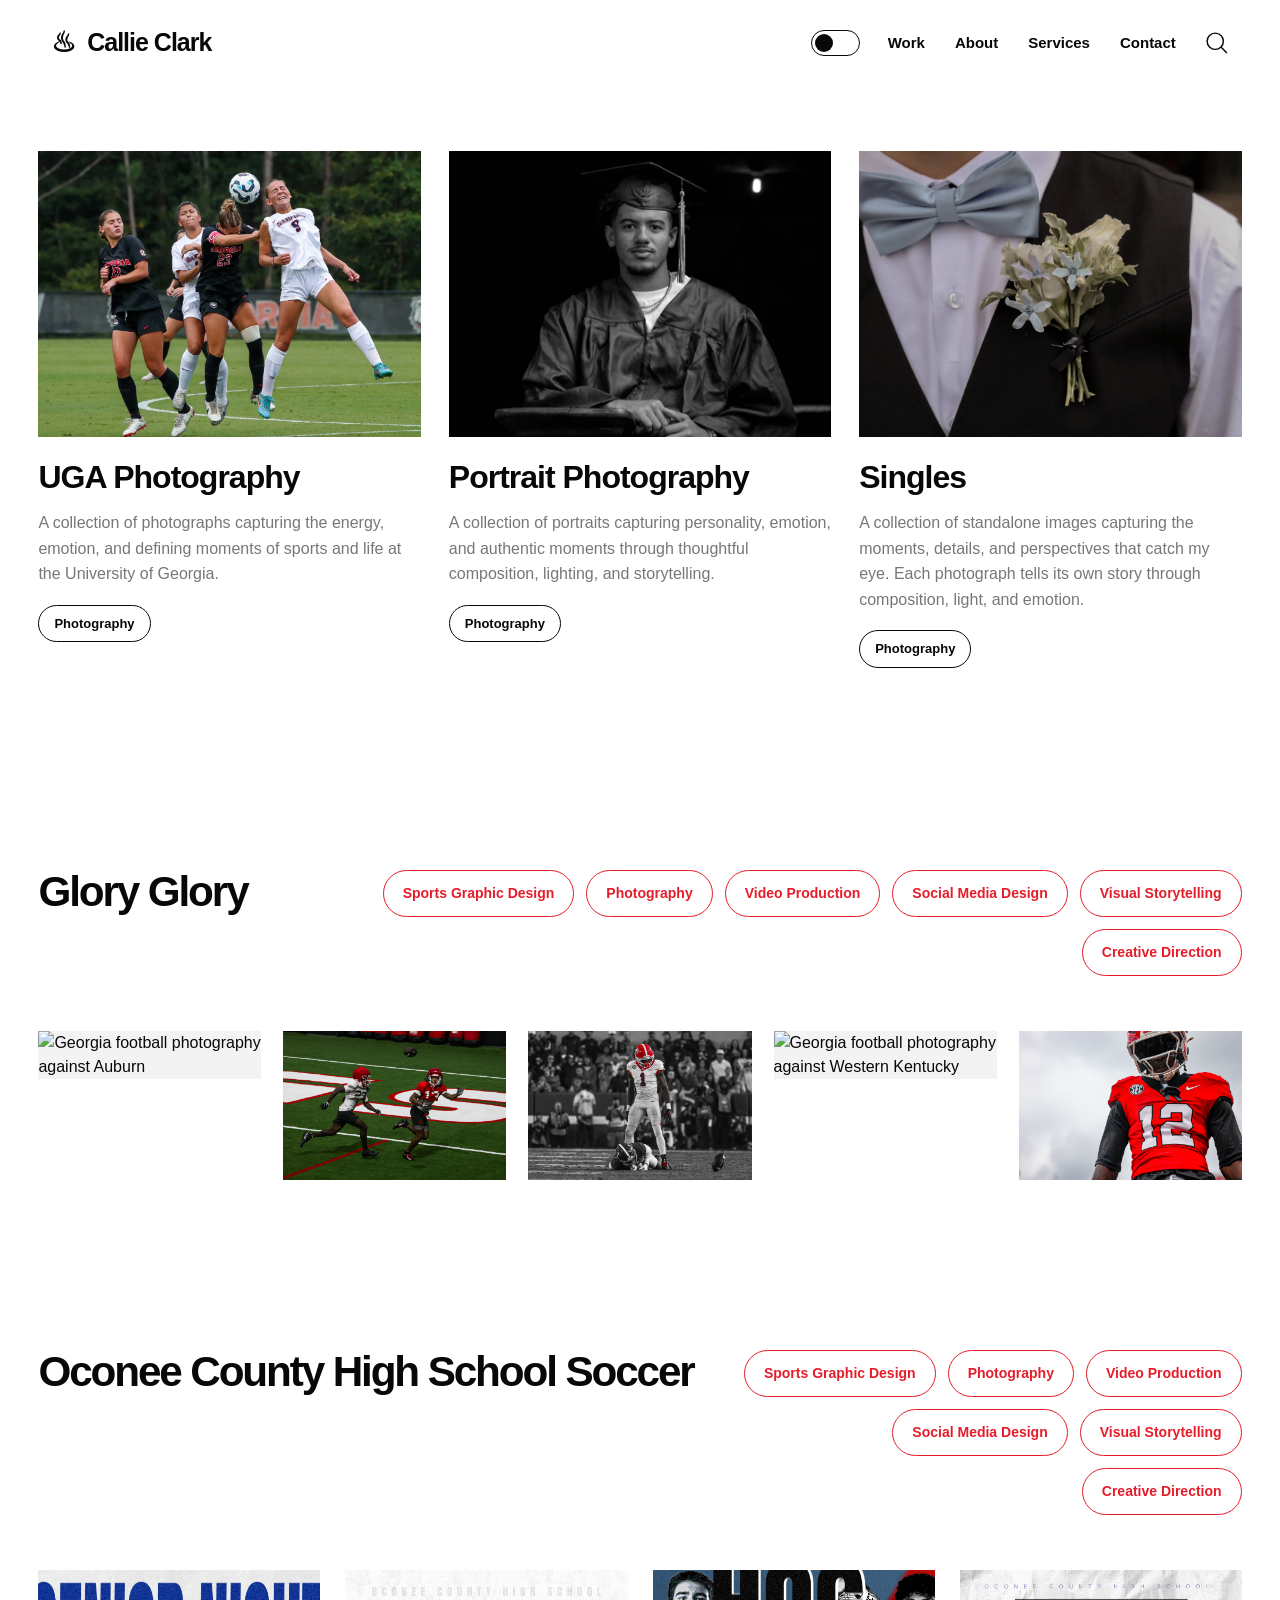
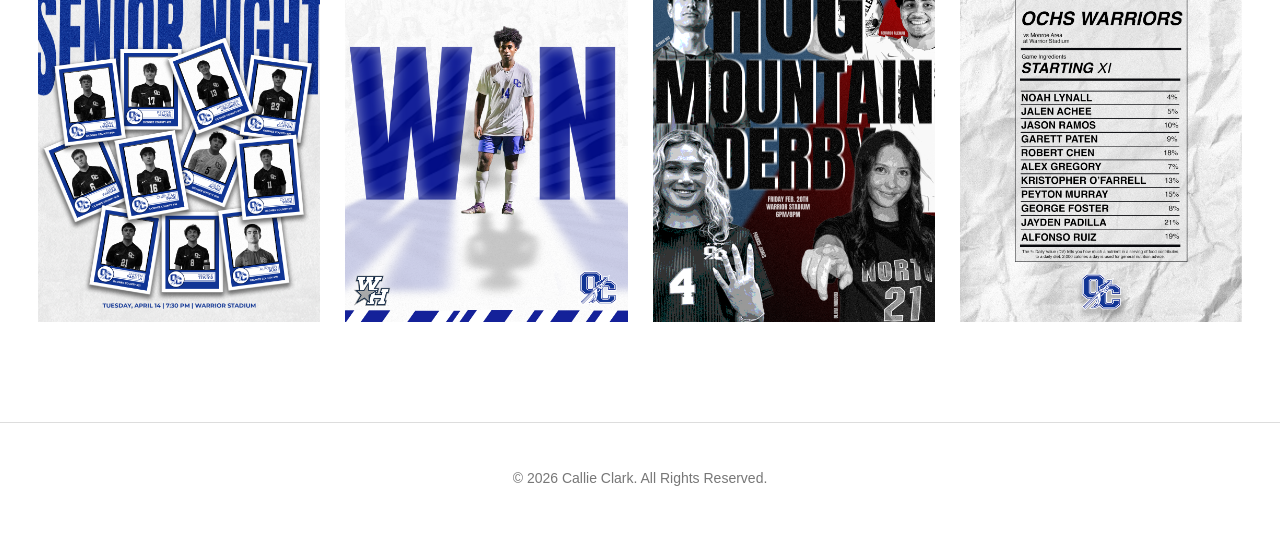
==== index.html @ c204af91 "website created" ====
<!DOCTYPE html>
<html lang="en">

<head>
  <meta charset="UTF-8">
  <meta name="viewport"
        content="width=device-width, initial-scale=1.0">

  <title>Callie Clark | Creative Portfolio</title>

  <link rel="stylesheet" href="style.css">
</head>

<body>

  <!-- =====================================
       HEADER
  ====================================== -->

  <header class="site-header">

    <a href="index.html" class="logo">
      <span class="logo-icon">♨</span>
      <span>Callie Clark</span>
    </a>

    <div class="header-right">

      <!-- DARK MODE -->
      <button
        class="theme-toggle"
        id="themeToggle"
        type="button"
        aria-label="Toggle dark mode"
        aria-pressed="false">

        <span class="toggle-circle"></span>

      </button>

      <!-- NAVIGATION -->
      <nav class="nav-links" id="navLinks">

        <a href="work.html">Work</a>
        <a href="about.html">About</a>
        <a href="services.html">Services</a>
        <a href="contact.html">Contact</a>

      </nav>

      <!-- SEARCH -->
      <button
        class="search-button"
        type="button"
        aria-label="Search">

        <svg
          viewBox="0 0 24 24"
          fill="none"
          stroke="currentColor"
          stroke-width="1.4"
          aria-hidden="true">

          <circle cx="10.8" cy="10.8" r="7.8"/>
          <path d="M16.5 16.5L22 22"/>

        </svg>

      </button>

      <!-- MOBILE MENU -->
      <button
        class="menu-toggle"
        id="menuToggle"
        type="button"
        aria-label="Open navigation"
        aria-controls="navLinks"
        aria-expanded="false">

        <span></span>
        <span></span>
        <span></span>

      </button>

    </div>

  </header>


  <!-- =====================================
       MAIN CONTENT
  ====================================== -->

  <main id="work">


    <!-- =====================================
         PHOTOGRAPHY PROJECT GRID
    ====================================== -->

    <section class="portfolio-section">

      <div class="portfolio-grid">


        <!-- PROJECT 1: UGA PHOTOGRAPHY -->

        <a href="UGAphotos.html"
           class="project-card">

          <div class="project-image">

            <img
              src="1.webp"
              alt="University of Georgia sports photography"
              loading="lazy">

            <div class="project-overlay">
              <span>View Project ↗</span>
            </div>

          </div>

          <div class="project-info">

            <h2>UGA Photography</h2>

            <p>
              A collection of photographs capturing
              the energy, emotion, and defining
              moments of sports and life at the
              University of Georgia.
            </p>

            <span class="project-tag">
              Photography
            </span>

          </div>

        </a>


        <!-- PROJECT 2: PORTRAITS -->

        <a href="portraits.html"
           class="project-card">

          <div class="project-image">

            <img
              src="16.webp"
              alt="Portrait photography"
              loading="lazy">

            <div class="project-overlay">
              <span>View Project ↗</span>
            </div>

          </div>

          <div class="project-info">

            <h2>Portrait Photography</h2>

            <p>
              A collection of portraits capturing
              personality, emotion, and authentic
              moments through thoughtful composition,
              lighting, and storytelling.
            </p>

            <span class="project-tag">
              Photography
            </span>

          </div>

        </a>


        <!-- PROJECT 3: SINGLES -->

        <a href="creativephotography.html"
           class="project-card">

          <div class="project-image">

            <img
              src="31.webp"
              alt="Creative photography collection"
              loading="lazy">

            <div class="project-overlay">
              <span>View Project ↗</span>
            </div>

          </div>

          <div class="project-info">

            <h2>Singles</h2>

            <p>
              A collection of standalone images
              capturing the moments, details,
              and perspectives that catch my eye.
              Each photograph tells its own story
              through composition, light, and emotion.
            </p>

            <span class="project-tag">
              Photography
            </span>

          </div>

        </a>


      </div>

    </section>



    <!-- =====================================
         FEATURED PROJECT 1: GLORY GLORY
    ====================================== -->

    <section class="featured-project glory-project">

      <!-- HEADING -->

      <div class="featured-heading">

        <h2>Glory Glory</h2>

        <div class="featured-tags">

          <span class="tag">
            Sports Graphic Design
          </span>

          <span class="tag">
            Photography
          </span>

          <span class="tag">
            Video Production
          </span>

          <span class="tag">
            Social Media Design
          </span>

          <span class="tag">
            Visual Storytelling
          </span>

          <span class="tag">
            Creative Direction
          </span>

        </div>

      </div>


      <!-- FIVE IMAGES IN ONE ROW -->

      <div class="featured-gallery">


        <!-- GLORY GLORY IMAGE 1 -->

        <a href="GG.html"
           class="featured-image">

          <img
            src="GGAUB6.jpg"
            alt="Georgia football photography against Auburn"
            loading="lazy">

          <div class="image-overlay">
            <span>Explore Project ↗</span>
          </div>

        </a>


        <!-- GLORY GLORY IMAGE 2 -->

        <a href="GG.html"
           class="featured-image">

          <img
            src="GGPRACTICE1.jpg"
            alt="Georgia football practice photography"
            loading="lazy">

          <div class="image-overlay">
            <span>Explore Project ↗</span>
          </div>

        </a>


        <!-- GLORY GLORY IMAGE 3 -->

        <a href="GG.html"
           class="featured-image">

          <img
            src="GGBAMA16.jpg"
            alt="Georgia football photography against Alabama"
            loading="lazy">

          <div class="image-overlay">
            <span>Explore Project ↗</span>
          </div>

        </a>


        <!-- GLORY GLORY IMAGE 4 -->

        <a href="GG.html"
           class="featured-image">

          <img
            src="GGWKU5.jpg"
            alt="Georgia football photography against Western Kentucky"
            loading="lazy">

          <div class="image-overlay">
            <span>Explore Project ↗</span>
          </div>

        </a>


        <!-- GLORY GLORY IMAGE 5 -->

        <a href="GG.html"
           class="featured-image">

          <img
            src="GGVANDY14.jpg"
            alt="Georgia football photography against Vanderbilt"
            loading="lazy">

          <div class="image-overlay">
            <span>Explore Project ↗</span>
          </div>

        </a>


      </div>

    </section>



    <!-- =====================================
         FEATURED PROJECT 2:
         OCONEE COUNTY HIGH SCHOOL SOCCER
    ====================================== -->

    <section class="featured-project ochs-featured-project">

      <!-- HEADING -->

      <div class="featured-heading">

        <h2>Oconee County High School Soccer</h2>

        <div class="featured-tags">

          <span class="tag">
            Sports Graphic Design
          </span>

          <span class="tag">
            Photography
          </span>

          <span class="tag">
            Video Production
          </span>

          <span class="tag">
            Social Media Design
          </span>

          <span class="tag">
            Visual Storytelling
          </span>

          <span class="tag">
            Creative Direction
          </span>

        </div>

      </div>


      <!-- FOUR CENTERED DESIGN IMAGES -->

      <div class="featured-gallery">


        <!-- OCHS IMAGE 1: SENIOR NIGHT -->

        <a href="ochs.html"
           class="featured-image">

          <img
            src="43.webp"
            alt="Oconee County High School Soccer senior night graphic"
            loading="lazy">

          <div class="image-overlay">
            <span>Explore Project ↗</span>
          </div>

        </a>


        <!-- OCHS IMAGE 2: WIN GRAPHIC -->

        <a href="ochs.html"
           class="featured-image">

          <img
            src="44.webp"
            alt="Oconee County High School Soccer win graphic"
            loading="lazy">

          <div class="image-overlay">
            <span>Explore Project ↗</span>
          </div>

        </a>


        <!-- OCHS IMAGE 3: HOG MOUNTAIN DERBY -->

        <a href="ochs.html"
           class="featured-image">

          <img
            src="45.webp"
            alt="Oconee County High School Soccer Hog Mountain Derby graphic"
            loading="lazy">

          <div class="image-overlay">
            <span>Explore Project ↗</span>
          </div>

        </a>


        <!-- OCHS IMAGE 4: STARTING XI -->

        <a href="ochs.html"
           class="featured-image">

          <img
            src="46.webp"
            alt="Oconee County High School Soccer starting lineup graphic"
            loading="lazy">

          <div class="image-overlay">
            <span>Explore Project ↗</span>
          </div>

        </a>


      </div>

    </section>


  </main>



  <!-- =====================================
       FOOTER
  ====================================== -->

  <footer class="site-footer">

    <p>
      © 2026 Callie Clark. All Rights Reserved.
    </p>

  </footer>



  <!-- =====================================
       JAVASCRIPT
  ====================================== -->

  <script>

    // DARK MODE

    const themeToggle =
      document.getElementById("themeToggle");

    themeToggle.addEventListener("click", () => {

      const isDark =
        document.body.classList.toggle("dark-mode");

      themeToggle.setAttribute(
        "aria-pressed",
        String(isDark)
      );

    });


    // MOBILE NAVIGATION

    const menuToggle =
      document.getElementById("menuToggle");

    const navLinks =
      document.getElementById("navLinks");

    menuToggle.addEventListener("click", () => {

      const isOpen =
        navLinks.classList.toggle("active");

      menuToggle.setAttribute(
        "aria-expanded",
        String(isOpen)
      );

    });


    // CLOSE MENU AFTER CLICKING A LINK

    document.querySelectorAll(".nav-links a")
      .forEach(link => {

        link.addEventListener("click", () => {

          navLinks.classList.remove("active");

          menuToggle.setAttribute(
            "aria-expanded",
            "false"
          );

        });

      });

  </script>

</body>
</html>
---- style.css ----
/* =========================================
   GLOBAL STYLES
========================================= */

:root {
  --background: #ffffff;
  --bg: #ffffff;
  --text: #080808;
  --muted: #777777;
  --border: #dddddd;
  --line: #dddddd;
  --accent: #e51d2a;
  --surface: #f3f3f3;
}

* {
  margin: 0;
  padding: 0;
  box-sizing: border-box;
}

html {
  scroll-behavior: smooth;
}

body {
  font-family: Arial, Helvetica, sans-serif;
  background: var(--background);
  color: var(--text);
  line-height: 1.5;
  overflow-x: hidden;
}

body.dark-mode {
  --background: #111111;
  --bg: #111111;
  --text: #ffffff;
  --muted: #aaaaaa;
  --border: #444444;
  --line: #444444;
  --surface: #242424;
}

img,
video {
  display: block;
  max-width: 100%;
}

a {
  color: inherit;
  text-decoration: none;
}

button {
  font: inherit;
}

button,
a {
  -webkit-tap-highlight-color: transparent;
}

/* =========================================
   HEADER
========================================= */

.site-header {
  display: flex;
  align-items: center;
  justify-content: space-between;
  gap: 25px;
  padding: 24px 4%;
  background: var(--background);
  position: relative;
  z-index: 100;
}

.logo {
  display: inline-flex;
  align-items: center;
  gap: 12px;
  font-size: 25px;
  font-weight: 800;
  letter-spacing: -1px;
  white-space: nowrap;
}

.logo-icon {
  font-size: 28px;
  line-height: 1;
}

.header-right {
  display: flex;
  align-items: center;
  gap: 28px;
}

.nav-links {
  display: flex;
  align-items: center;
  gap: 30px;
}

.nav-links a {
  font-size: 15px;
  font-weight: 600;
  transition: opacity 0.25s;
}

.nav-links a:hover {
  opacity: 0.5;
}

/* =========================================
   DARK MODE
========================================= */

.theme-toggle {
  width: 49px;
  height: 26px;
  padding: 3px;
  border: 1px solid var(--text);
  border-radius: 50px;
  background: transparent;
  cursor: pointer;
  display: flex;
  align-items: center;
}

.toggle-circle {
  width: 18px;
  height: 18px;
  border-radius: 50%;
  background: var(--text);
  transition: transform 0.3s;
}

body.dark-mode .toggle-circle {
  transform: translateX(22px);
}

/* =========================================
   SEARCH AND MOBILE MENU
========================================= */

.search-button {
  width: 25px;
  height: 25px;
  border: 0;
  background: none;
  color: var(--text);
  cursor: pointer;
}

.search-button svg {
  display: block;
  width: 100%;
  height: 100%;
}

.menu-toggle {
  display: none;
  width: 30px;
  height: 25px;
  padding: 0;
  border: none;
  background: transparent;
  cursor: pointer;
  flex-direction: column;
  justify-content: space-between;
}

.menu-toggle span {
  display: block;
  width: 100%;
  height: 2px;
  background: var(--text);
}

/* =========================================
   HOMEPAGE PORTFOLIO GRID
========================================= */

.portfolio-section {
  padding: 65px 3% 110px;
}

.portfolio-grid {
  display: grid;
  grid-template-columns: repeat(3, minmax(0, 1fr));
  gap: 28px;
}

.project-card {
  display: block;
  min-width: 0;
  text-decoration: none;
}

.project-image {
  position: relative;
  width: 100%;
  aspect-ratio: 4 / 3;
  overflow: hidden;
  background: var(--surface);
}

.project-image img {
  display: block;
  width: 100%;
  height: 100%;
  object-fit: cover;
  transition: transform 0.5s ease;
}

.project-card:hover .project-image img {
  transform: scale(1.04);
}

.project-overlay,
.image-overlay {
  position: absolute;
  inset: 0;
  display: flex;
  justify-content: flex-end;
  align-items: flex-end;
  padding: 20px;
  background: rgba(0, 0, 0, 0.16);
  color: white;
  opacity: 0;
  transition: opacity 0.3s;
  pointer-events: none;
}

.project-card:hover .project-overlay,
.featured-image:hover .image-overlay {
  opacity: 1;
}

.project-overlay span,
.image-overlay span {
  font-size: 14px;
  font-weight: 700;
  letter-spacing: 0.5px;
}

.project-info {
  padding: 22px 0;
}

.project-info h2 {
  font-size: clamp(22px, 2.5vw, 35px);
  line-height: 1.15;
  letter-spacing: -1px;
  margin-bottom: 14px;
}

.project-info p {
  max-width: 480px;
  color: var(--muted);
  font-size: 16px;
  line-height: 1.6;
  margin-bottom: 18px;
}

.project-tag {
  display: inline-block;
  padding: 8px 15px;
  border: 1px solid var(--text);
  border-radius: 30px;
  font-size: 13px;
  font-weight: 600;
}

/* =========================================
   FEATURED PROJECTS
========================================= */

.featured-project {
  width: 100%;
  padding: 70px 3% 100px;
}

.featured-heading {
  display: flex;
  justify-content: space-between;
  align-items: flex-start;
  gap: 35px;
  margin-bottom: 55px;
}

.featured-heading h2 {
  font-size: clamp(32px, 3.3vw, 62px);
  line-height: 1.05;
  letter-spacing: -0.05em;
  font-weight: 800;
  flex-shrink: 0;
}

.featured-tags {
  display: flex;
  flex-wrap: wrap;
  justify-content: flex-end;
  gap: 12px;
}

.tag {
  display: inline-block;
  border: 1.5px solid var(--accent);
  border-radius: 50px;
  padding: 12px 19px;
  color: var(--accent);
  font-size: 14px;
  font-weight: 700;
  white-space: nowrap;
}

.tag-black {
  border-color: var(--text);
  color: var(--text);
}

.featured-gallery {
  display: flex;
  justify-content: center;
  align-items: center;
  gap: 22px;
  width: 100%;
}

.featured-image {
  display: block;
  position: relative;
  flex: 1 1 0;
  min-width: 0;
  overflow: hidden;
  background: var(--surface);
  text-decoration: none;
}

.featured-image img {
  display: block;
  width: 100%;
  height: auto;
  object-fit: contain;
  transition: transform 0.4s ease;
}

.featured-image:hover img {
  transform: scale(1.025);
}

/* FIVE GLORY GLORY IMAGES */

.glory-project .featured-gallery {
  display: grid;
  grid-template-columns: repeat(5, minmax(0, 1fr));
  align-items: start;
}

.glory-project .featured-image {
  width: 100%;
}

/* FOUR OCHS IMAGES */

.ochs-featured-project .featured-gallery {
  display: grid;
  grid-template-columns: repeat(4, minmax(0, 1fr));
  justify-content: center;
  align-items: start;
  gap: 25px;
  max-width: 1500px;
  margin: 0 auto;
}

.ochs-featured-project .featured-image {
  width: 100%;
}

/* =========================================
   FOOTER
========================================= */

.site-footer {
  padding: 45px 3%;
  border-top: 1px solid var(--border);
  text-align: center;
}

.site-footer p {
  font-size: 14px;
  color: var(--muted);
}

/* =========================================
   OCHS PROJECT PAGE
========================================= */

.ochs-page {
  width: 100%;
  overflow: hidden;
}

.ochs-page img {
  display: block;
  max-width: 100%;
}

/* OCHS INTRODUCTION */

.ochs-intro {
  padding: 95px 4% 75px;
}

.ochs-eyebrow {
  font-size: 15px;
  font-weight: 700;
  text-transform: uppercase;
  letter-spacing: 2px;
  margin-bottom: 25px;
}

.ochs-intro h1 {
  font-size: clamp(65px, 10vw, 160px);
  font-weight: 800;
  letter-spacing: -0.065em;
  line-height: 0.95;
  margin: 0 0 45px;
}

.ochs-subtitle {
  max-width: 1050px;
  font-size: clamp(28px, 4vw, 58px);
  line-height: 1.12;
  letter-spacing: -0.035em;
  font-weight: 500;
  margin-bottom: 65px;
}

.ochs-details {
  display: flex;
  flex-wrap: wrap;
  gap: 70px;
}

.ochs-detail h3 {
  font-size: 14px;
  font-weight: 600;
  color: var(--muted);
  margin-bottom: 12px;
}

.ochs-detail p {
  font-size: 19px;
  font-weight: 600;
  margin: 0;
}

.ochs-tags {
  display: flex;
  flex-wrap: wrap;
  gap: 10px;
}

.ochs-tags span {
  padding: 9px 17px;
  border: 1px solid currentColor;
  border-radius: 30px;
  font-size: 14px;
  font-weight: 600;
}

/* =========================================
   OCHS HERO
   ORIGINAL SIZE - UNCHANGED
========================================= */

.ochs-hero {
  width: 100%;
  height: auto;
  min-height: 0;
  max-height: none;
  padding: 0 3%;
  overflow: visible;
}

.ochs-hero img {
  display: block;
  width: 100%;
  height: auto;
  max-height: none;
  object-fit: contain;
  object-position: center;
}

/* =========================================
   OCHS CASE STUDY
========================================= */

.ochs-story {
  display: grid;
  grid-template-columns: 1fr 2fr;
  gap: 80px;
  padding: 130px 7%;
}

.ochs-story-label,
.ochs-conclusion-label {
  font-size: 15px;
  font-weight: 700;
  text-transform: uppercase;
  letter-spacing: 1px;
}

.ochs-story-content h2 {
  font-size: clamp(32px, 4vw, 64px);
  font-weight: 600;
  line-height: 1.13;
  letter-spacing: -0.04em;
  margin: 0 0 40px;
}

.ochs-story-content p {
  max-width: 850px;
  font-size: 20px;
  line-height: 1.7;
  color: var(--muted);
  margin: 0 0 25px;
}

/* OCHS CAPTIONS */

.ochs-caption {
  display: grid;
  grid-template-columns: 1fr 2fr;
  gap: 80px;
  padding: 75px 7% 105px;
  align-items: start;
}

.ochs-caption-label {
  font-size: 13px;
  font-weight: 700;
  text-transform: uppercase;
  letter-spacing: 1.5px;
  color: var(--muted);
}

.ochs-caption-content {
  max-width: 850px;
}

.ochs-caption-content h3 {
  font-size: clamp(25px, 3vw, 43px);
  font-weight: 600;
  letter-spacing: -0.035em;
  line-height: 1.15;
  margin: 0 0 20px;
}

.ochs-caption-content p {
  font-size: 18px;
  line-height: 1.7;
  color: var(--muted);
}

/* =========================================
   OCHS PHOTOGRAPHY GALLERY
========================================= */

.ochs-gallery {
  width: 100%;
  padding: 0 3%;
}

.ochs-photo {
  position: relative;
  display: block;
  width: 100%;
  min-width: 0;
  border: 0;
  padding: 0;
  margin: 0;
  overflow: hidden;
  cursor: zoom-in;
  background: var(--surface);
}

.ochs-photo img {
  display: block;
  width: 100%;
  height: auto;
  transition: filter 0.4s ease;
}

button.ochs-photo:hover img {
  filter: brightness(0.85);
}

button.ochs-photo::after {
  content: "VIEW PHOTO ↗";
  position: absolute;
  bottom: 25px;
  right: 25px;
  color: white;
  font-size: 13px;
  font-weight: 700;
  letter-spacing: 1px;
  opacity: 0;
  transition: opacity 0.3s;
  pointer-events: none;
}

button.ochs-photo:hover::after {
  opacity: 1;
}

/* FULL-WIDTH PHOTOGRAPHS */

.ochs-full {
  width: 100%;
  height: auto;
  min-height: 0;
  max-height: none;
  margin-bottom: 22px;
}

.ochs-full img {
  display: block;
  width: 100%;
  height: auto;
  max-height: none;
  object-fit: contain;
}

/* TWO-COLUMN PHOTOGRAPHS */

.ochs-two {
  display: grid;
  grid-template-columns: repeat(2, minmax(0, 1fr));
  gap: 22px;
  margin-bottom: 22px;
  align-items: start;
}

.ochs-two .ochs-photo {
  width: 100%;
  height: auto;
  aspect-ratio: auto;
}

.ochs-two .ochs-photo img {
  width: 100%;
  height: auto;
  object-fit: contain;
}

/* STAGGERED GALLERY */

.ochs-staggered-gallery {
  display: grid;
  grid-template-columns: repeat(2, minmax(0, 1fr));
  gap: 24px;
  width: 100%;
  height: clamp(550px, 65vw, 900px);
  align-items: stretch;
}

.ochs-staggered-left {
  display: grid;
  grid-template-rows: repeat(2, minmax(0, 1fr));
  gap: 24px;
  min-width: 0;
  min-height: 0;
}

.ochs-staggered-left .ochs-photo,
.ochs-staggered-right {
  height: 100%;
  min-height: 0;
}

.ochs-staggered-left img,
.ochs-staggered-right img {
  width: 100%;
  height: 100%;
  object-fit: cover;
}

/* PHOTO / VIDEO / PHOTO */

.ochs-three {
  display: grid;
  grid-template-columns: repeat(3, minmax(0, 1fr));
  gap: 22px;
  margin-bottom: 22px;
  align-items: stretch;
}

.ochs-three .ochs-photo {
  aspect-ratio: 4 / 5;
  min-width: 0;
}

.ochs-three .ochs-photo img {
  width: 100%;
  height: 100%;
  object-fit: cover;
}

.ochs-video {
  position: relative;
  overflow: hidden;
  background: #000;
  cursor: default;
}

.ochs-video video {
  display: block;
  width: 100%;
  height: 100%;
  object-fit: contain;
  background: #000;
}

.ochs-video::after {
  display: none;
}

/* OCHS QUOTE */

.ochs-quote {
  padding: 130px 10%;
  text-align: center;
}

.ochs-quote p {
  max-width: 1100px;
  margin: auto;
  font-size: clamp(34px, 5vw, 75px);
  line-height: 1.12;
  font-weight: 600;
  letter-spacing: -0.04em;
}

/* OCHS PINTEREST GALLERY */

.ochs-pinterest {
  padding: 0 3%;
}

.pinterest-grid {
  columns: 3;
  column-gap: 22px;
}

.pinterest-item {
  display: block;
  width: 100%;
  height: auto;
  margin-bottom: 22px;
  break-inside: avoid;
  -webkit-column-break-inside: avoid;
}

.pinterest-item img {
  display: block;
  width: 100%;
  height: auto;
  object-fit: contain;
}

/* OCHS CONCLUSION */

.ochs-conclusion {
  padding: 130px 7%;
}

.ochs-conclusion-inner {
  display: grid;
  grid-template-columns: 1fr 2fr;
  gap: 80px;
}

.ochs-conclusion h2 {
  font-size: clamp(36px, 5vw, 70px);
  line-height: 1.1;
  letter-spacing: -0.045em;
  font-weight: 600;
  margin: 0 0 35px;
}

.ochs-conclusion p {
  font-size: 20px;
  line-height: 1.7;
  color: var(--muted);
  max-width: 850px;
  margin: 0 0 25px;
}

.ochs-ending {
  padding: 120px 5%;
  text-align: center;
}

.ochs-ending h2 {
  font-size: clamp(45px, 7vw, 100px);
  letter-spacing: -0.05em;
  margin-bottom: 30px;
}

.ochs-back {
  display: inline-block;
  font-size: 18px;
  font-weight: 600;
  color: inherit;
  text-decoration: none;
  border-bottom: 2px solid currentColor;
  padding-bottom: 8px;
}

.ochs-back:hover {
  opacity: 0.5;
}

/* OCHS LIGHTBOX */

.ochs-lightbox {
  position: fixed;
  inset: 0;
  z-index: 9999;
  background: rgba(0, 0, 0, 0.95);
  display: none;
  align-items: center;
  justify-content: center;
  padding: 60px;
}

.ochs-lightbox.active {
  display: flex;
}

.ochs-lightbox img {
  display: block;
  width: auto;
  height: auto;
  max-width: 95%;
  max-height: 90vh;
  object-fit: contain;
}

.ochs-lightbox-close {
  position: absolute;
  top: 20px;
  right: 35px;
  background: none;
  border: none;
  color: white;
  font-size: 45px;
  cursor: pointer;
}

/* =========================================
   GLORY GLORY PROJECT PAGE
========================================= */

/* PROJECT INTRO */

.gg-intro {
  padding: 100px 4% 90px;
}

.gg-eyebrow {
  margin-bottom: 25px;
  font-size: 14px;
  font-weight: 700;
  text-transform: uppercase;
  letter-spacing: 2px;
}

.gg-intro h1 {
  margin: 0 0 40px;
  font-size: clamp(65px, 10vw, 160px);
  font-weight: 800;
  line-height: 0.95;
  letter-spacing: -0.065em;
}

.gg-subtitle {
  max-width: 1100px;
  margin: 0 0 50px;
  font-size: clamp(27px, 4vw, 56px);
  line-height: 1.15;
  letter-spacing: -0.04em;
}

.gg-tags {
  display: flex;
  flex-wrap: wrap;
  gap: 12px;
}

.gg-tag {
  padding: 10px 18px;
  border: 1px solid var(--text);
  border-radius: 40px;
  font-size: 14px;
  font-weight: 600;
}

/* =========================================
   GLORY GLORY HERO
   SMALLER PHOTO - NO CROPPING
   DOES NOT AFFECT OCHS
========================================= */

.gg-hero {
  width: 100%;
  min-height: calc(100vh - 85px);
  padding: 0;
  display: flex;
  align-items: center;
  justify-content: center;
  overflow: hidden;
}

.gg-hero img {
  display: block;
  width: 100%;
  height: auto;
  max-width: 100%;
  max-height: calc(100vh - 85px);
  object-fit: contain;
  object-position: center;
  margin: 0 auto;
}

/* MOBILE */
@media (max-width: 700px) {
  .gg-hero {
    min-height: calc(100vh - 70px);
    padding: 0;
  }

  .gg-hero img {
    width: 100%;
    max-width: 100%;
    max-height: calc(100vh - 70px);
    object-fit: contain;
  }
}

/* =========================================
   GLORY GLORY STORY
========================================= */

.gg-story {
  display: grid;
  grid-template-columns: 1fr 2fr;
  gap: 80px;
  padding: 120px 7%;
}

.gg-story-label {
  font-size: 14px;
  font-weight: 700;
  letter-spacing: 1px;
  text-transform: uppercase;
}

.gg-story-content h2 {
  max-width: 900px;
  margin: 0 0 35px;
  font-size: clamp(35px, 4.5vw, 65px);
  font-weight: 600;
  line-height: 1.12;
  letter-spacing: -0.045em;
}

.gg-story-content p {
  max-width: 850px;
  margin: 0 0 25px;
  font-size: 19px;
  line-height: 1.75;
  color: var(--muted);
}

/* =========================================
   GLORY GLORY ARCHIVE
========================================= */

.gg-archive {
  padding: 80px 4% 130px;
}

.gg-archive-heading {
  display: flex;
  justify-content: space-between;
  align-items: flex-end;
  gap: 35px;
  margin-bottom: 45px;
}

.gg-archive-heading h2 {
  margin: 0;
  font-size: clamp(45px, 6vw, 90px);
  line-height: 1;
  letter-spacing: -0.055em;
}

.gg-archive-heading p {
  max-width: 360px;
  margin: 0;
  font-size: 17px;
  color: var(--muted);
}

/* GAME COVER GRID */

.gg-game-grid {
  display: grid;
  grid-template-columns: repeat(2, minmax(0, 1fr));
  gap: 65px 28px;
}

.gg-game-card {
  display: block;
  min-width: 0;
}

.gg-game-image {
  position: relative;
  width: 100%;
  aspect-ratio: 3 / 2;
  overflow: hidden;
  background: var(--surface);
}

.gg-game-image img {
  width: 100%;
  height: 100%;
  object-fit: cover;
  transition: transform 0.55s ease;
}

.gg-game-card:hover .gg-game-image img {
  transform: scale(1.04);
}

.gg-game-overlay {
  position: absolute;
  inset: 0;
  display: flex;
  align-items: flex-end;
  justify-content: flex-end;
  padding: 28px;
  background: linear-gradient(
    to top,
    rgba(0, 0, 0, 0.48),
    transparent 55%
  );
  color: white;
}

.gg-game-overlay span {
  font-size: 15px;
  font-weight: 800;
  text-transform: uppercase;
  letter-spacing: 1px;
  transition: transform 0.3s;
}

.gg-game-card:hover .gg-game-overlay span {
  transform: translateX(5px);
}

.gg-game-info {
  display: flex;
  justify-content: space-between;
  align-items: flex-start;
  gap: 20px;
  padding-top: 20px;
}

.gg-game-info h3 {
  margin: 0;
  font-size: clamp(24px, 2.5vw, 40px);
  font-weight: 700;
  line-height: 1.1;
  letter-spacing: -0.035em;
}

.gg-game-info p {
  margin: 7px 0 0;
  color: var(--muted);
  font-size: 15px;
}

.gg-game-count {
  flex-shrink: 0;
  font-size: 13px;
  font-weight: 700;
  text-transform: uppercase;
  color: var(--muted);
}

/* =========================================
   INDIVIDUAL GAME PAGE
========================================= */

.gg-gallery-page {
  padding: 65px 4% 130px;
}

.gg-back-link {
  display: inline-flex;
  align-items: center;
  gap: 10px;
  margin-bottom: 60px;
  font-size: 15px;
  font-weight: 700;
}

.gg-back-link:hover {
  opacity: 0.55;
}

.gg-gallery-heading {
  display: flex;
  justify-content: space-between;
  align-items: flex-end;
  gap: 30px;
  margin-bottom: 55px;
}

.gg-gallery-eyebrow {
  margin: 0 0 15px;
  font-size: 13px;
  font-weight: 700;
  letter-spacing: 2px;
  text-transform: uppercase;
}

.gg-gallery-heading h1 {
  margin: 0;
  font-size: clamp(50px, 8vw, 115px);
  line-height: 0.95;
  letter-spacing: -0.065em;
}

.gg-gallery-total {
  margin: 0;
  font-size: 16px;
  font-weight: 700;
  color: var(--muted);
  white-space: nowrap;
}

/* =========================================
   PINTEREST / MASONRY GALLERY
========================================= */

.gg-masonry {
  columns: 3;
  column-gap: 22px;
}

.gg-photo {
  display: block;
  position: relative;
  width: 100%;
  padding: 0;
  margin: 0 0 22px;
  border: 0;
  background: var(--surface);
  cursor: zoom-in;
  overflow: hidden;
  break-inside: avoid;
  -webkit-column-break-inside: avoid;
}

.gg-photo img {
  display: block;
  width: 100%;
  height: auto;
  object-fit: contain;
  transition: filter 0.3s ease;
}

.gg-photo:hover img {
  filter: brightness(0.75);
}

.gg-photo::after {
  content: "VIEW PHOTO ↗";
  position: absolute;
  bottom: 20px;
  right: 20px;
  color: white;
  font-family: Arial, Helvetica, sans-serif;
  font-size: 13px;
  font-weight: 800;
  letter-spacing: 1px;
  opacity: 0;
  transition: opacity 0.3s;
  pointer-events: none;
}

.gg-photo:hover::after {
  opacity: 1;
}

/* =========================================
   GLORY GLORY LIGHTBOX
========================================= */

.gg-lightbox {
  display: none;
  position: fixed;
  inset: 0;
  z-index: 9999;
  align-items: center;
  justify-content: center;
  padding: 65px;
  background: rgba(0, 0, 0, 0.96);
}

.gg-lightbox.active {
  display: flex;
}

.gg-lightbox img {
  display: block;
  width: auto;
  height: auto;
  max-width: 94vw;
  max-height: 88vh;
  object-fit: contain;
}

.gg-lightbox-close {
  position: absolute;
  top: 15px;
  right: 30px;
  border: 0;
  background: transparent;
  color: white;
  font-size: 46px;
  cursor: pointer;
}

.gg-lightbox-arrow {
  position: absolute;
  top: 50%;
  transform: translateY(-50%);
  width: 46px;
  height: 46px;
  border: 1px solid rgba(255,255,255,0.5);
  border-radius: 50%;
  background: rgba(0,0,0,0.3);
  color: white;
  font-size: 28px;
  cursor: pointer;
}

.gg-lightbox-prev {
  left: 20px;
}

.gg-lightbox-next {
  right: 20px;
}

.gg-lightbox-counter {
  position: absolute;
  bottom: 22px;
  left: 50%;
  transform: translateX(-50%);
  color: white;
  font-size: 14px;
  letter-spacing: 1px;
}

/* =========================================
   GLORY GLORY GAME COLLECTIONS
========================================= */

.gg-collections {
  width: 100%;
  max-width: 1500px;
  margin: 0 auto;
  padding: 70px 40px 100px;
  box-sizing: border-box;
}

.gg-collections-heading {
  margin-bottom: 45px;
}

.gg-collections-heading h2 {
  font-size: clamp(36px, 5vw, 64px);
  font-weight: 800;
  letter-spacing: -0.04em;
  line-height: 1.1;
  margin: 0 0 20px;
}

.gg-collections-heading p {
  font-size: 17px;
  line-height: 1.7;
  max-width: 650px;
  margin: 0;
}

.gg-collections-grid {
  display: grid;
  grid-template-columns: repeat(3, minmax(0, 1fr));
  gap: 40px 24px;
  align-items: start;
}

.gg-collection-card {
  display: block;
  min-width: 0;
  text-decoration: none;
  color: inherit;
}

.gg-collection-card > img {
  display: block;
  width: 100%;
  height: auto;
  aspect-ratio: 3 / 2;
  object-fit: cover;
  object-position: center;
  border-radius: 0;
  transition: transform 0.35s ease;
}

.gg-collection-card:hover > img {
  transform: scale(1.02);
}

.gg-collection-info {
  display: flex;
  justify-content: space-between;
  align-items: flex-start;
  gap: 12px;
  padding-top: 16px;
}

.gg-collection-info h3 {
  font-size: 20px;
  font-weight: 700;
  margin: 0 0 5px;
}

.gg-collection-info p {
  font-size: 13px;
  opacity: 0.65;
  margin: 0;
}

.gg-collection-info span {
  font-size: 13px;
  font-weight: 700;
  white-space: nowrap;
}

.gg-collection-card:focus-visible {
  outline: 3px solid #e32636;
  outline-offset: 5px;
}

/* =========================================
   TABLET RESPONSIVE
========================================= */

@media (max-width: 1100px) {

  .featured-heading {
    flex-direction: column;
    gap: 25px;
  }

  .featured-tags {
    justify-content: flex-start;
  }

  .portfolio-grid {
    gap: 20px;
  }

  .glory-project .featured-gallery {
    gap: 12px;
  }

  .ochs-featured-project .featured-gallery {
    gap: 16px;
  }

  .ochs-story,
  .ochs-caption,
  .ochs-conclusion-inner {
    gap: 45px;
  }
}

@media (max-width: 1000px) {

  .gg-story {
    gap: 40px;
  }

  .gg-masonry {
    columns: 2;
  }

  .gg-game-grid {
    gap: 45px 20px;
  }

  .gg-collections-grid {
    grid-template-columns: repeat(2, minmax(0, 1fr));
  }
}

/* =========================================
   MOBILE RESPONSIVE
========================================= */

@media (max-width: 800px) {

  .site-header {
    padding: 22px 5%;
  }

  .header-right {
    gap: 18px;
  }

  .menu-toggle {
    display: flex;
  }

  .nav-links {
    display: none;
    position: absolute;
    top: 100%;
    left: 0;
    right: 0;
    flex-direction: column;
    align-items: flex-start;
    gap: 22px;
    padding: 28px 5%;
    background: var(--background);
    border-top: 1px solid var(--border);
    box-shadow: 0 15px 25px rgba(0,0,0,0.07);
  }

  .nav-links.active {
    display: flex;
  }

  .portfolio-grid {
    grid-template-columns: repeat(2, minmax(0, 1fr));
  }

  .featured-heading h2 {
    font-size: clamp(32px, 6vw, 52px);
  }

  .glory-project .featured-gallery {
    grid-template-columns: repeat(3, minmax(0, 1fr));
  }

  .ochs-featured-project .featured-gallery {
    grid-template-columns: repeat(2, minmax(0, 1fr));
  }

  .ochs-intro {
    padding: 65px 5%;
  }

  .ochs-story,
  .ochs-caption,
  .ochs-conclusion-inner {
    grid-template-columns: 1fr;
    gap: 35px;
  }

  .ochs-story {
    padding: 80px 5%;
  }

  .ochs-caption {
    padding: 60px 5% 80px;
  }

  .ochs-conclusion {
    padding: 90px 5%;
  }

  .ochs-details {
    gap: 30px;
  }

  .ochs-hero {
    height: auto;
    min-height: 0;
  }

  .ochs-two {
    grid-template-columns: 1fr;
  }

  .ochs-three {
    grid-template-columns: repeat(2, minmax(0, 1fr));
  }

  .ochs-full {
    height: auto;
    min-height: 0;
  }

  .ochs-staggered-gallery {
    height: clamp(420px, 70vw, 700px);
    gap: 16px;
  }

  .ochs-staggered-left {
    gap: 16px;
  }

  .pinterest-grid {
    columns: 2;
    column-gap: 16px;
  }

  .pinterest-item {
    margin-bottom: 16px;
  }

  .ochs-quote {
    padding: 90px 6%;
  }
}

@media (max-width: 700px) {

  .site-header {
    padding: 20px 5%;
  }

  .logo {
    font-size: 21px;
  }

  .gg-intro {
    padding: 70px 5% 60px;
  }

  .gg-intro h1 {
    font-size: clamp(60px, 14vw, 100px);
  }

  /* SMALL GLORY GLORY HERO ON MOBILE */

  .gg-hero {
    padding: 20px 5%;
  }

  .gg-hero img {
    width: 85%;
    max-width: 500px;
    max-height: 45vh;
    height: auto;
    object-fit: contain;
  }

  .gg-story {
    grid-template-columns: 1fr;
    gap: 35px;
    padding: 85px 5%;
  }

  .gg-story-content p {
    font-size: 17px;
  }

  .gg-archive {
    padding: 55px 5% 100px;
  }

  .gg-archive-heading {
    flex-direction: column;
    align-items: flex-start;
  }

  .gg-game-grid {
    grid-template-columns: 1fr;
    gap: 50px;
  }

  .gg-game-image {
    aspect-ratio: 3 / 2;
  }

  .gg-gallery-page {
    padding: 45px 5% 90px;
  }

  .gg-gallery-heading {
    align-items: flex-start;
    flex-direction: column;
    gap: 20px;
  }

  .gg-masonry {
    columns: 2;
    column-gap: 12px;
  }

  .gg-photo {
    margin-bottom: 12px;
  }

  .gg-lightbox {
    padding: 15px;
  }

  .gg-lightbox-arrow {
    width: 38px;
    height: 38px;
    font-size: 22px;
  }

  .gg-lightbox-prev {
    left: 8px;
  }

  .gg-lightbox-next {
    right: 8px;
  }
}

@media (max-width: 600px) {

  .gg-collections {
    padding: 50px 20px 70px;
  }

  .gg-collections-grid {
    grid-template-columns: 1fr;
    gap: 32px;
  }

  .gg-collection-info h3 {
    font-size: 18px;
  }
}

/* =========================================
   SMALL MOBILE
========================================= */

@media (max-width: 550px) {

  .logo {
    font-size: 20px;
  }

  .logo-icon {
    font-size: 23px;
  }

  .portfolio-grid {
    grid-template-columns: 1fr;
  }

  .featured-project {
    padding: 55px 5% 75px;
  }

  .featured-heading {
    margin-bottom: 30px;
  }

  .featured-tags {
    gap: 8px;
  }

  .tag {
    font-size: 12px;
    padding: 9px 13px;
  }

  .glory-project .featured-gallery {
    grid-template-columns: repeat(2, minmax(0, 1fr));
  }

  .ochs-featured-project .featured-gallery {
    grid-template-columns: repeat(2, minmax(0, 1fr));
  }

  .ochs-intro h1 {
    font-size: clamp(55px, 13vw, 90px);
  }

  .ochs-details {
    gap: 30px;
  }

  .ochs-gallery {
    padding: 0 12px;
  }

  .ochs-two,
  .ochs-three {
    gap: 12px;
    margin-bottom: 12px;
  }

  .ochs-full {
    margin-bottom: 12px;
  }

  .ochs-staggered-gallery {
    grid-template-columns: 1fr;
    height: auto;
    gap: 14px;
  }

  .ochs-staggered-left {
    grid-template-rows: auto auto;
    height: auto;
    gap: 14px;
  }

  .ochs-staggered-left .ochs-photo,
  .ochs-staggered-right {
    height: auto;
  }

  .ochs-staggered-left img,
  .ochs-staggered-right img {
    height: auto;
    object-fit: contain;
  }

  .ochs-three {
    grid-template-columns: 1fr;
  }

  .ochs-three .ochs-photo {
    aspect-ratio: auto;
  }

  .ochs-three .ochs-photo img,
  .ochs-video video {
    height: auto;
  }

  .pinterest-grid {
    columns: 1;
    column-gap: 12px;
  }

  .pinterest-item {
    margin-bottom: 12px;
  }

  .ochs-lightbox {
    padding: 20px;
  }

  .ochs-quote {
    padding: 95px 7%;
  }

  .ochs-ending {
    padding: 85px 5%;
  }
}

@media (max-width: 480px) {

  .gg-masonry {
    columns: 1;
  }

  .gg-photo {
    margin-bottom: 15px;
  }

  .gg-game-info h3 {
    font-size: 28px;
  }

  .gg-tag {
    font-size: 12px;
    padding: 9px 13px;
  }
}

/* =========================================
   ACCESSIBILITY
========================================= */

@media (prefers-reduced-motion: reduce) {

  html {
    scroll-behavior: auto;
  }

  *,
  *::before,
  *::after {
    transition-duration: 0.01ms !important;
    animation-duration: 0.01ms !important;
  }
}





/* =========================================
   GEORGIA MUSEUM HERO
   THREE ANIMALS - BALANCED SIZING
========================================= */

.gmnh-hero {
  display: grid;
  grid-template-columns: repeat(3, minmax(0, 1fr));
  align-items: center;
  justify-items: center;
  gap: 35px;
  width: 100%;
  padding: 40px 4%;
  margin: 0;
  overflow: visible;
}

.gmnh-hero img {
  display: block;
  width: 100%;
  height: 70vh;
  max-width: 100%;
  object-fit: contain;
  object-position: center;
  margin: 0;
}

/* MAKE THE FOX LARGER */

.gmnh-hero img:nth-child(3) {
  transform: scale(1.18);
  transform-origin: center;
}

/* TABLET */

@media (max-width: 900px) {
  .gmnh-hero {
    gap: 25px;
    padding: 30px 4%;
  }

  .gmnh-hero img {
    height: 50vh;
  }

  .gmnh-hero img:nth-child(3) {
    transform: scale(1.15);
  }
}

/* MOBILE */

@media (max-width: 600px) {
  .gmnh-hero {
    gap: 12px;
    padding: 20px 3%;
  }

  .gmnh-hero img {
    height: 30vh;
  }

  .gmnh-hero img:nth-child(3) {
    transform: scale(1.12);
  }
}


/* =========================================
   GEORGIA MUSEUM IMAGE DIVIDER
========================================= */

.gmnh-divider {
  width: 100%;
  padding: 60px 5%;
  display: flex;
  justify-content: center;
  align-items: center;
}

.gmnh-divider img {
  display: block;
  width: 100%;
  max-width: 350px;
  height: auto;
  max-height: 180px;
  object-fit: contain;
  margin: 0 auto;
}

/* MOBILE */

@media (max-width: 600px) {
  .gmnh-divider {
    padding: 40px 5%;
  }

  .gmnh-divider img {
    max-width: 250px;
    max-height: 130px;
  }
}



/* =========================================
   GEORGIA MUSEUM OVERVIEW
   INTEGRATED PROJECT PARTNER
========================================= */

.gmnh-overview {
  padding-bottom: 100px;
}

/* Keep the logo connected to the overview */

.gmnh-project-partner {
  display: flex;
  align-items: center;
  justify-content: space-between;
  gap: 30px;

  width: 100%;
  margin-top: 55px;
  padding: 30px 0;

  border-top: 1px solid #dddddd;
  border-bottom: 1px solid #dddddd;
}

/* Small editorial label */

.gmnh-partner-label {
  font-size: 12px;
  font-weight: 700;
  letter-spacing: 1.5px;
  text-transform: uppercase;
  color: #777777;
  white-space: nowrap;
}

/* Museum logo */

.gmnh-project-partner img {
  display: block;
  width: auto;
  max-width: 320px;
  max-height: 85px;
  height: auto;
  object-fit: contain;
}

/* MOBILE */

@media (max-width: 600px) {

  .gmnh-project-partner {
    flex-direction: column;
    align-items: flex-start;
    gap: 25px;
    margin-top: 40px;
    padding: 25px 0;
  }

  .gmnh-project-partner img {
    max-width: 260px;
    max-height: 75px;
  }
}



/* =========================================
   GEORGIA MUSEUM RESEARCH GALLERY
   TWO IMAGES SIDE BY SIDE
========================================= */

.gmnh-research-gallery {
  display: grid;
  grid-template-columns: repeat(2, minmax(0, 1fr));
  gap: 30px;

  width: 85%;
  max-width: 1100px;

  margin: 0 auto;
  padding: 30px 0 70px;

  align-items: start;
}

.gmnh-research-item {
  display: flex;
  flex-direction: column;
  min-width: 0;
  margin: 0;
}

.gmnh-research-item img {
  display: block;
  width: 100%;
  height: 320px;

  object-fit: contain;
  object-position: center;

  background: transparent;
}

.gmnh-research-item figcaption {
  margin-top: 15px;

  font-size: 13px;
  line-height: 1.5;
  color: var(--muted, #777777);

  text-align: left;
}

/* TABLET */

@media (max-width: 900px) {
  .gmnh-research-gallery {
    width: 90%;
    gap: 20px;
  }

  .gmnh-research-item img {
    height: 260px;
  }
}

/* MOBILE */

@media (max-width: 600px) {
  .gmnh-research-gallery {
    grid-template-columns: 1fr;
    width: 90%;
    gap: 35px;
    padding: 20px 0 50px;
  }

  .gmnh-research-item img {
    height: auto;
    max-height: 300px;
  }
}



/* =========================================
   GEORGIA MUSEUM SKETCH GALLERY
   CENTERED AND BALANCED IMAGES
========================================= */

.gmnh-image-grid {
  display: grid;
  grid-template-columns: repeat(3, minmax(0, 1fr));
  align-items: center;
  justify-items: center;
  gap: 30px;

  width: 100%;
  max-width: 1500px;
  margin: 0 auto;
  padding: 40px 5%;
}

.gmnh-image-grid figure {
  display: flex;
  flex-direction: column;
  justify-content: center;
  width: 100%;
  min-width: 0;
  margin: 0;
}

/* ALL THREE SKETCHES */

.gmnh-image-grid img {
  display: block;
  width: 100%;
  height: auto;
  max-height: 550px;
  object-fit: contain;
  object-position: center;
}

/* MAKE THE IBIS SMALLER */

.gmnh-image-grid figure:nth-child(2) img {
  max-height: 440px;
}

/* CAPTIONS */

.gmnh-image-grid figcaption {
  margin-top: 15px;
  font-size: 14px;
  color: var(--muted, #777777);
}

/* MOBILE */

@media (max-width: 700px) {
  .gmnh-image-grid {
    grid-template-columns: 1fr;
    gap: 40px;
    padding: 30px 8%;
  }

  .gmnh-image-grid img {
    max-height: 350px;
  }

  .gmnh-image-grid figure:nth-child(2) img {
    max-height: 320px;
  }
}



/* =========================================
   GEORGIA MUSEUM OUTLINE GALLERY
   THREE IMAGES SIDE BY SIDE
========================================= */

.gmnh-outline-gallery {
  display: grid;
  grid-template-columns: repeat(3, minmax(0, 1fr));
  align-items: center;
  justify-items: center;
  gap: 35px;

  width: 100%;
  max-width: 1500px;
  margin: 0 auto;
  padding: 30px 5% 90px;
}

/* INDIVIDUAL IMAGE CONTAINERS */

.gmnh-outline-item {
  display: flex;
  flex-direction: column;
  justify-content: center;
  align-items: center;

  width: 100%;
  min-width: 0;
  margin: 0;
}

/* ALL THREE IMAGES */

.gmnh-outline-item img {
  display: block;
  width: 100%;
  height: 400px;
  max-width: 100%;

  object-fit: contain;
  object-position: center;
}

/* IBIS - SLIGHTLY SMALLER */

.gmnh-outline-item:nth-child(2) img {
  height: 350px;
}

/* CAPTIONS */

.gmnh-outline-item figcaption {
  width: 100%;
  margin-top: 15px;

  font-size: 14px;
  line-height: 1.5;
  color: var(--muted, #777777);
  text-align: left;
}

/* TABLET */

@media (max-width: 900px) {

  .gmnh-outline-gallery {
    gap: 20px;
    padding: 25px 4% 70px;
  }

  .gmnh-outline-item img {
    height: 300px;
  }

  .gmnh-outline-item:nth-child(2) img {
    height: 270px;
  }
}

/* MOBILE */

@media (max-width: 600px) {

  .gmnh-outline-gallery {
    grid-template-columns: 1fr;
    gap: 40px;
    padding: 20px 8% 60px;
  }

  .gmnh-outline-item img {
    height: 300px;
  }

  .gmnh-outline-item:nth-child(2) img {
    height: 270px;
  }
}




/* =========================================
   GEORGIA MUSEUM SKETCH GALLERY
   3 COLUMNS - 2 ROWS VISIBLE PER SCREEN
========================================= */

.gmnh-sketch-gallery {
  width: 100%;
  max-width: 1500px;
  margin: 0 auto;
  padding: 25px 4% 60px;
}

/* THREE SKETCHES PER ROW */

.gmnh-sketch-masonry {
  display: grid;
  grid-template-columns: repeat(3, minmax(0, 1fr));
  gap: 22px 25px;
  width: 100%;
  column-count: unset;
}

/* INDIVIDUAL SKETCHES */

.gmnh-sketch-item {
  display: flex;
  flex-direction: column;
  width: 100%;
  min-width: 0;
  margin: 0;
  padding: 0;
}

/* SKETCH IMAGES */

.gmnh-sketch-item img {
  display: block;
  width: 100%;
  height: 30vh;
  max-height: 280px;
  min-height: 0;
  object-fit: contain;
  object-position: center;
  background: #f7f6f3;
  transition: transform 0.3s ease;
}

/* HOVER EFFECT */

.gmnh-sketch-item:hover img {
  transform: scale(1.02);
}

/* CAPTIONS */

.gmnh-sketch-item figcaption {
  margin-top: 8px;
  font-size: 12px;
  line-height: 1.4;
  color: var(--muted, #777777);
}

/* TABLET */

@media (max-width: 900px) {
  .gmnh-sketch-masonry {
    grid-template-columns: repeat(3, minmax(0, 1fr));
    gap: 15px;
  }

  .gmnh-sketch-item img {
    height: 27vh;
    max-height: 230px;
  }
}

/* MOBILE */

@media (max-width: 600px) {
  .gmnh-sketch-gallery {
    padding: 20px 4% 50px;
  }

  .gmnh-sketch-masonry {
    grid-template-columns: repeat(2, minmax(0, 1fr));
    gap: 15px;
  }

  .gmnh-sketch-item img {
    height: 25vh;
    max-height: 200px;
  }

  .gmnh-sketch-item figcaption {
    font-size: 11px;
  }
}



/* =========================================
   GEORGIA MUSEUM SKETCH GALLERY
   CLEAN TWO-ROW LAYOUT - NO BOXES
========================================= */

.gmnh-sketch-gallery {
  width: 100%;
  max-width: 1600px;
  margin: 0 auto;
  padding: 35px 4% 90px;
}

/* FIVE SKETCHES PER ROW */

.gmnh-sketch-masonry {
  display: grid;
  grid-template-columns: repeat(5, minmax(0, 1fr));
  column-count: unset;
  column-gap: 35px;
  row-gap: 45px;
  align-items: center;
  justify-items: center;
  width: 100%;
}

/* INDIVIDUAL SKETCHES */

.gmnh-sketch-item {
  display: flex;
  flex-direction: column;
  align-items: center;
  justify-content: center;
  width: 100%;
  min-width: 0;
  margin: 0;
  padding: 0;
  background: transparent;
  break-inside: avoid;
}

/* IMAGES - NO BACKGROUND BOXES */

.gmnh-sketch-item img {
  display: block;
  width: 100%;
  height: 30vh;
  max-height: 280px;
  min-height: 0;
  object-fit: contain;
  object-position: center;
  background: transparent;
  border: none;
  box-shadow: none;
  border-radius: 0;
  padding: 0;
  margin: 0;
  transition: transform 0.3s ease;
}

/* SUBTLE HOVER */

.gmnh-sketch-item:hover img {
  transform: scale(1.03);
}

/* CAPTIONS */

.gmnh-sketch-item figcaption {
  width: 100%;
  margin-top: 12px;
  font-size: 12px;
  line-height: 1.4;
  color: var(--muted, #777777);
  text-align: center;
}

/* CENTER THE LAST FOUR SKETCHES */

.gmnh-sketch-item:nth-child(6) {
  grid-column: 1;
}

/* TABLET */

@media (max-width: 1000px) {
  .gmnh-sketch-masonry {
    grid-template-columns: repeat(3, minmax(0, 1fr));
    gap: 30px;
  }

  .gmnh-sketch-item img {
    height: 27vh;
    max-height: 250px;
  }
}

/* MOBILE */

@media (max-width: 600px) {
  .gmnh-sketch-gallery {
    padding: 25px 5% 60px;
  }

  .gmnh-sketch-masonry {
    grid-template-columns: repeat(2, minmax(0, 1fr));
    column-gap: 20px;
    row-gap: 30px;
  }

  .gmnh-sketch-item img {
    height: 25vh;
    max-height: 220px;
  }

  .gmnh-sketch-item figcaption {
    font-size: 11px;
  }
}



/* =========================================
   GEORGIA MUSEUM DEVELOPMENT SECTION
========================================= */

.gmnh-development {
  width: 100%;
  margin: 0 auto;
  padding: 20px 7% 100px;
}

/* =========================================
   THREE ANIMAL OUTLINES
========================================= */

.gmnh-development .gmnh-outline-gallery {
  display: grid;
  grid-template-columns: repeat(3, minmax(0, 1fr));
  align-items: center;
  gap: 40px;

  width: 100%;
  max-width: 1400px;
  margin: 0 auto;
  padding: 0;
}

/* INDIVIDUAL ANIMAL */

.gmnh-development .gmnh-outline-item {
  display: flex;
  flex-direction: column;
  justify-content: center;
  align-items: center;

  width: 100%;
  min-width: 0;
  margin: 0;
  padding: 0;
}

/* ANIMAL IMAGES */

.gmnh-development .gmnh-outline-item img {
  display: block;
  width: 100%;
  height: 350px;
  max-width: 100%;

  object-fit: contain;
  object-position: center;

  background: transparent;
  border: none;
  box-shadow: none;
}

/* MAKE IBIS SLIGHTLY SMALLER */

.gmnh-development .gmnh-outline-item:nth-child(2) img {
  height: 310px;
}

/* CAPTIONS */

.gmnh-development .gmnh-outline-item figcaption {
  width: 100%;
  margin-top: 15px;

  font-size: 14px;
  line-height: 1.5;
  color: var(--muted, #777777);
  text-align: left;
}

/* =========================================
   DESCRIPTION UNDER GALLERY
========================================= */

.gmnh-development-text {
  width: 100%;
  max-width: 850px;

  margin: 75px 0 0 auto;
  padding: 0;
}

.gmnh-development-text p {
  font-size: 19px;
  line-height: 1.75;
  color: var(--muted, #777777);
  margin: 0 0 24px;
}

.gmnh-development-text p:last-child {
  margin-bottom: 0;
}

/* =========================================
   TABLET
========================================= */

@media (max-width: 900px) {

  .gmnh-development {
    padding: 20px 5% 80px;
  }

  .gmnh-development .gmnh-outline-gallery {
    gap: 20px;
  }

  .gmnh-development .gmnh-outline-item img {
    height: 270px;
  }

  .gmnh-development .gmnh-outline-item:nth-child(2) img {
    height: 240px;
  }

  .gmnh-development-text {
    margin-top: 55px;
  }

  .gmnh-development-text p {
    font-size: 17px;
  }
}

/* =========================================
   MOBILE
========================================= */

@media (max-width: 600px) {

  .gmnh-development {
    padding: 15px 5% 65px;
  }

  .gmnh-development .gmnh-outline-gallery {
    grid-template-columns: 1fr;
    gap: 35px;
  }

  .gmnh-development .gmnh-outline-item img {
    height: 280px;
  }

  .gmnh-development .gmnh-outline-item:nth-child(2) img {
    height: 250px;
  }

  .gmnh-development-text {
    margin-top: 45px;
  }

  .gmnh-development-text p {
    font-size: 16px;
    line-height: 1.7;
  }
}



/* =========================================
   GEORGIA MUSEUM HERO
   FIX SPACING BETWEEN IBIS AND FOX
========================================= */

.gmnh-hero {
  display: grid;
  grid-template-columns: repeat(3, minmax(0, 1fr));
  align-items: center;
  justify-items: center;
  gap: 35px;
  width: 100%;
  padding: 40px 4%;
  margin: 0;
}

/* MOVE IBIS SLIGHTLY LEFT */

.gmnh-hero img:nth-child(2) {
  position: relative;
  left: -20px;
}

/* MOVE FOX SLIGHTLY RIGHT */

.gmnh-hero img:nth-child(3) {
  position: relative;
  left: 35px;
}

/* TABLET */

@media (max-width: 900px) {
  .gmnh-hero img:nth-child(2) {
    left: -10px;
  }

  .gmnh-hero img:nth-child(3) {
    left: 15px;
  }
}

/* MOBILE */

@media (max-width: 600px) {
  .gmnh-hero {
    gap: 12px;
    padding: 20px 3%;
  }

  .gmnh-hero img:nth-child(2) {
    left: -5px;
  }

  .gmnh-hero img:nth-child(3) {
    left: 5px;
  }
}



/* =========================================
   GEORGIA MUSEUM HERO
   SMALLER ANIMALS + EVEN SPACING
========================================= */

.gmnh-hero {
  display: grid;
  grid-template-columns: repeat(3, minmax(0, 1fr));
  align-items: center;
  justify-items: center;

  width: 100%;
  gap: 55px;
  padding: 50px 6%;
  margin: 0;

  box-sizing: border-box;
}

/* ALL THREE ANIMALS */

.gmnh-hero img {
  display: block;
  width: 100%;
  height: 60vh;
  max-width: 100%;

  object-fit: contain;
  object-position: center;

  margin: 0;
  padding: 0;
}

/* IBIS - CENTERED */

.gmnh-hero img:nth-child(2) {
  position: static;
  left: auto;
}

/* FOX - SLIGHTLY LARGER TO BALANCE THE OTHERS */

.gmnh-hero img:nth-child(3) {
  position: static;
  left: auto;
  transform: scale(1.08);
  transform-origin: center;
}

/* TABLET */

@media (max-width: 900px) {
  .gmnh-hero {
    gap: 30px;
    padding: 35px 5%;
  }

  .gmnh-hero img {
    height: 45vh;
  }

  .gmnh-hero img:nth-child(3) {
    transform: scale(1.05);
  }
}

/* MOBILE */

@media (max-width: 600px) {
  .gmnh-hero {
    gap: 12px;
    padding: 25px 5%;
  }

  .gmnh-hero img {
    height: 25vh;
  }

  .gmnh-hero img:nth-child(3) {
    transform: scale(1.03);
  }
}



/* =========================================
   GEORGIA MUSEUM HERO
   MAKE BEAR SMALLER
========================================= */

/* BEAR - REDUCE SIZE BY 15% */

.gmnh-hero img:nth-child(1) {
  transform: scale(0.85);
  transform-origin: center;
}

/* TABLET */

@media (max-width: 900px) {
  .gmnh-hero img:nth-child(1) {
    transform: scale(0.88);
  }
}

/* MOBILE */

@media (max-width: 600px) {
  .gmnh-hero img:nth-child(1) {
    transform: scale(0.90);
  }
}
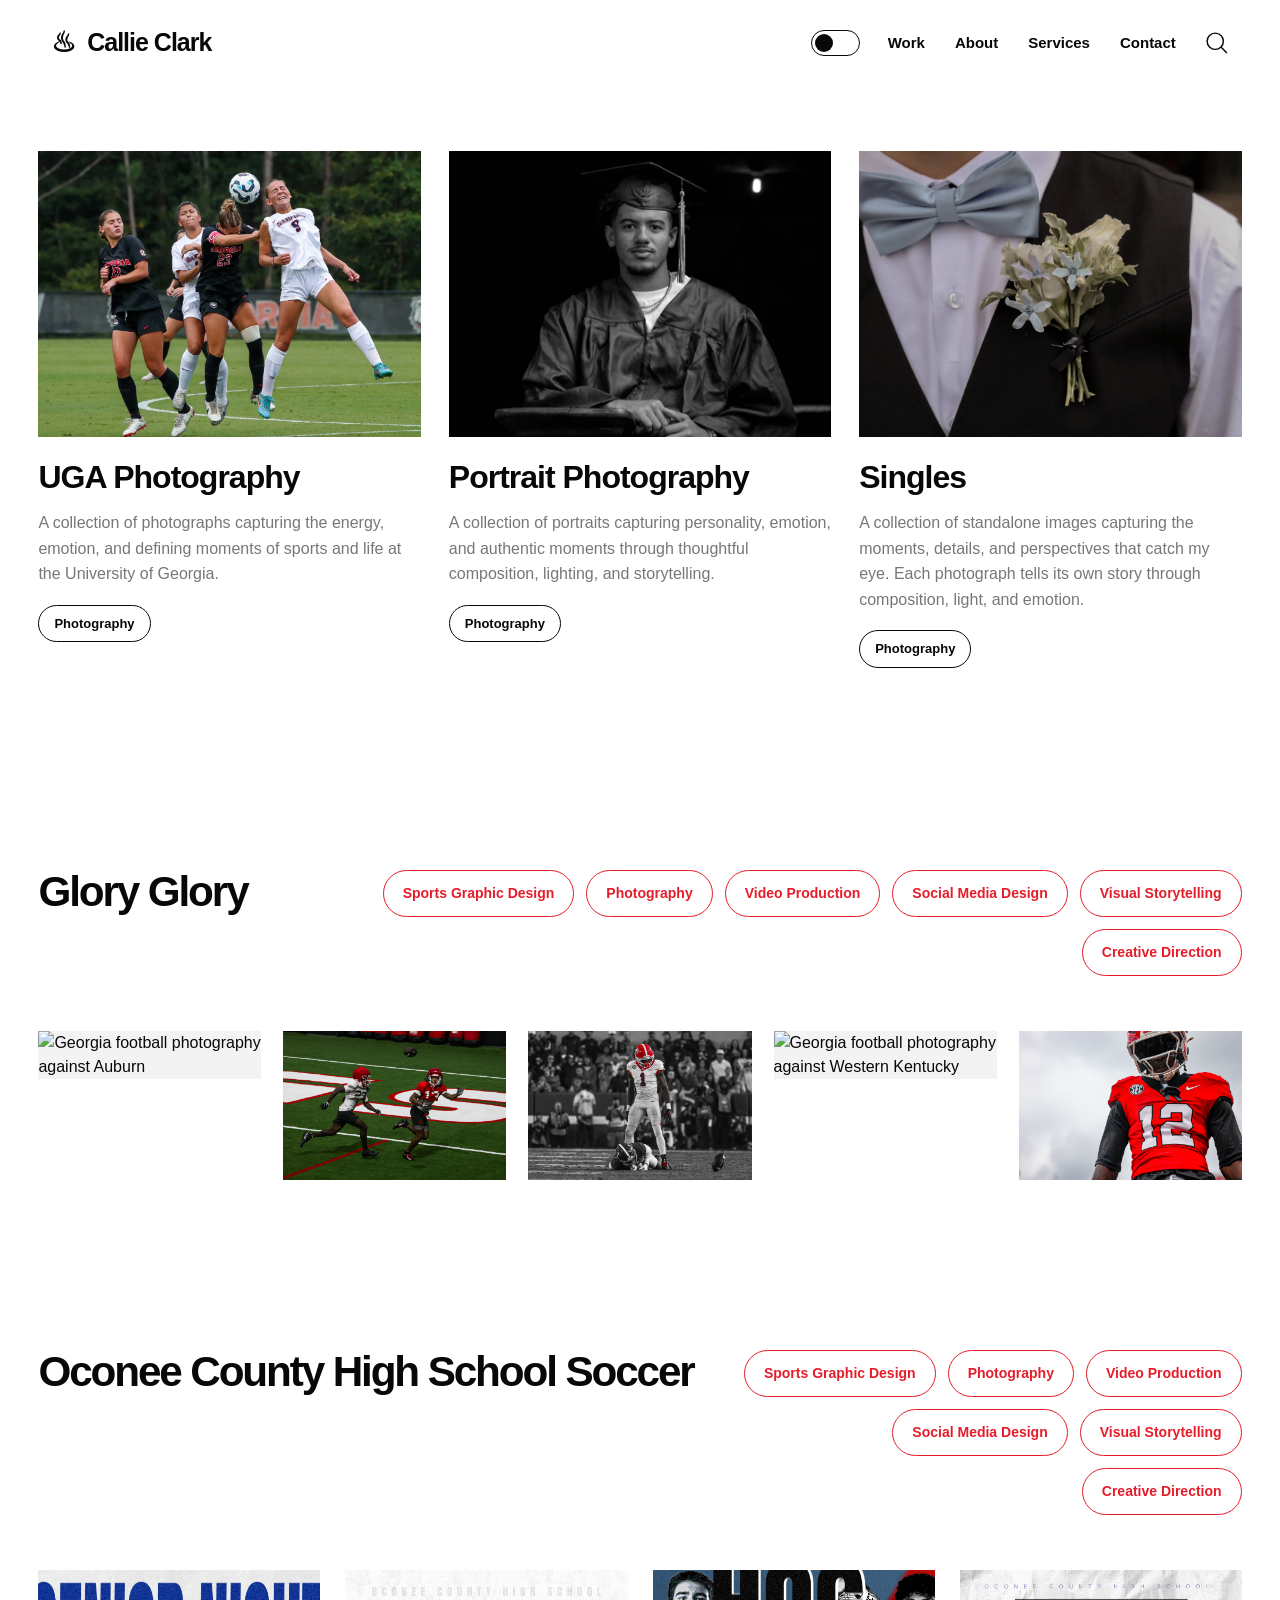
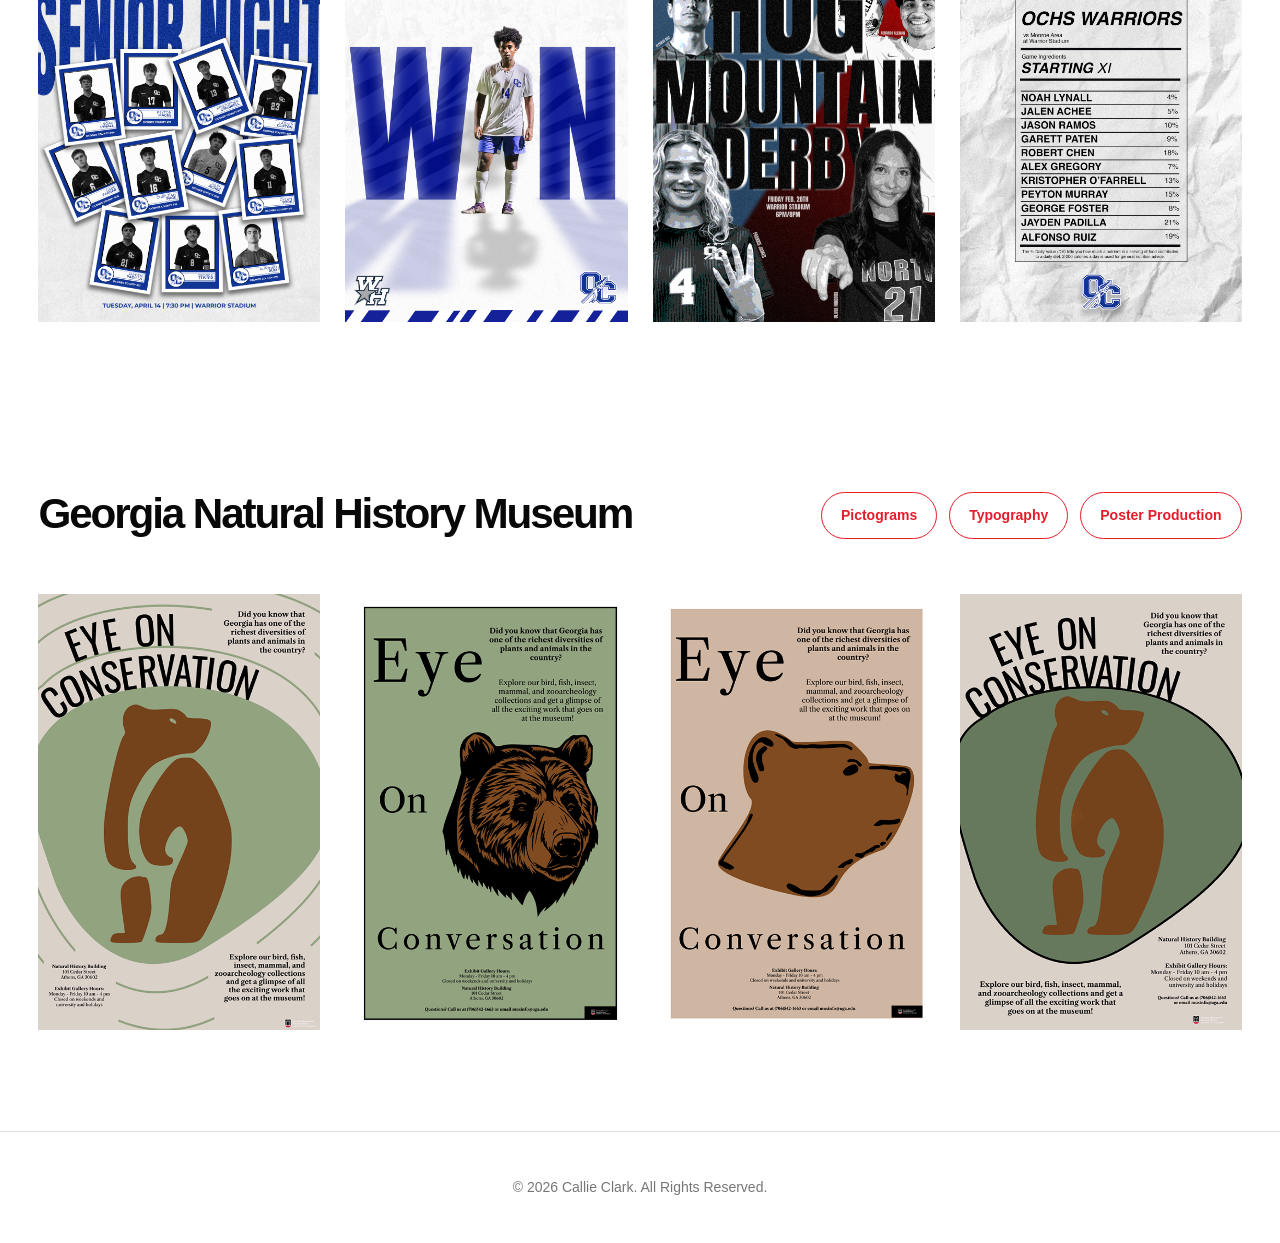
==== commit 69789de1: "added to homepage" ====
--- a/index.html
+++ b/index.html
@@ -487,6 +487,120 @@
     </section>
 
 
+
+
+
+
+    <!-- =====================================
+         FEATURED PROJECT 3:
+         Poster Project
+    ====================================== -->
+
+    <section class="featured-project ochs-featured-project">
+
+      <!-- HEADING -->
+
+      <div class="featured-heading">
+
+        <h2>Georgia Natural History Museum</h2>
+
+        <div class="featured-tags">
+
+          <span class="tag">
+            Pictograms
+          </span>
+
+          <span class="tag">
+            Typography
+          </span>
+
+          <span class="tag">
+            Poster Production
+          </span>
+
+        </div>
+
+      </div>
+
+
+      <!-- FOUR CENTERED DESIGN IMAGES -->
+
+      <div class="featured-gallery">
+
+
+        <!-- Poster 1 -->
+
+        <a href="posterproject.html"
+           class="featured-image">
+
+          <img
+            src="bearposter2.png"
+            alt="Oconee County High School Soccer senior night graphic"
+            loading="lazy">
+
+          <div class="image-overlay">
+            <span>Explore Project ↗</span>
+          </div>
+
+        </a>
+
+
+        <!-- Poster 2 -->
+
+        <a href="posterproject.html"
+           class="featured-image">
+
+          <img
+            src="bearposter3.png"
+            alt="Oconee County High School Soccer win graphic"
+            loading="lazy">
+
+          <div class="image-overlay">
+            <span>Explore Project ↗</span>
+          </div>
+
+        </a>
+
+
+        <!-- Poster 3 -->
+
+        <a href="posterproject.html"
+           class="featured-image">
+
+          <img
+            src="bearposter4.png"
+            alt="Oconee County High School Soccer Hog Mountain Derby graphic"
+            loading="lazy">
+
+          <div class="image-overlay">
+            <span>Explore Project ↗</span>
+          </div>
+
+        </a>
+
+
+        <!-- Poster 4 -->
+
+        <a href="posterproject.html"
+           class="featured-image">
+
+          <img
+            src="bearposter5.png"
+            alt="Oconee County High School Soccer starting lineup graphic"
+            loading="lazy">
+
+          <div class="image-overlay">
+            <span>Explore Project ↗</span>
+          </div>
+
+        </a>
+
+
+      </div>
+
+    </section>
+
+
   </main>
 
 
